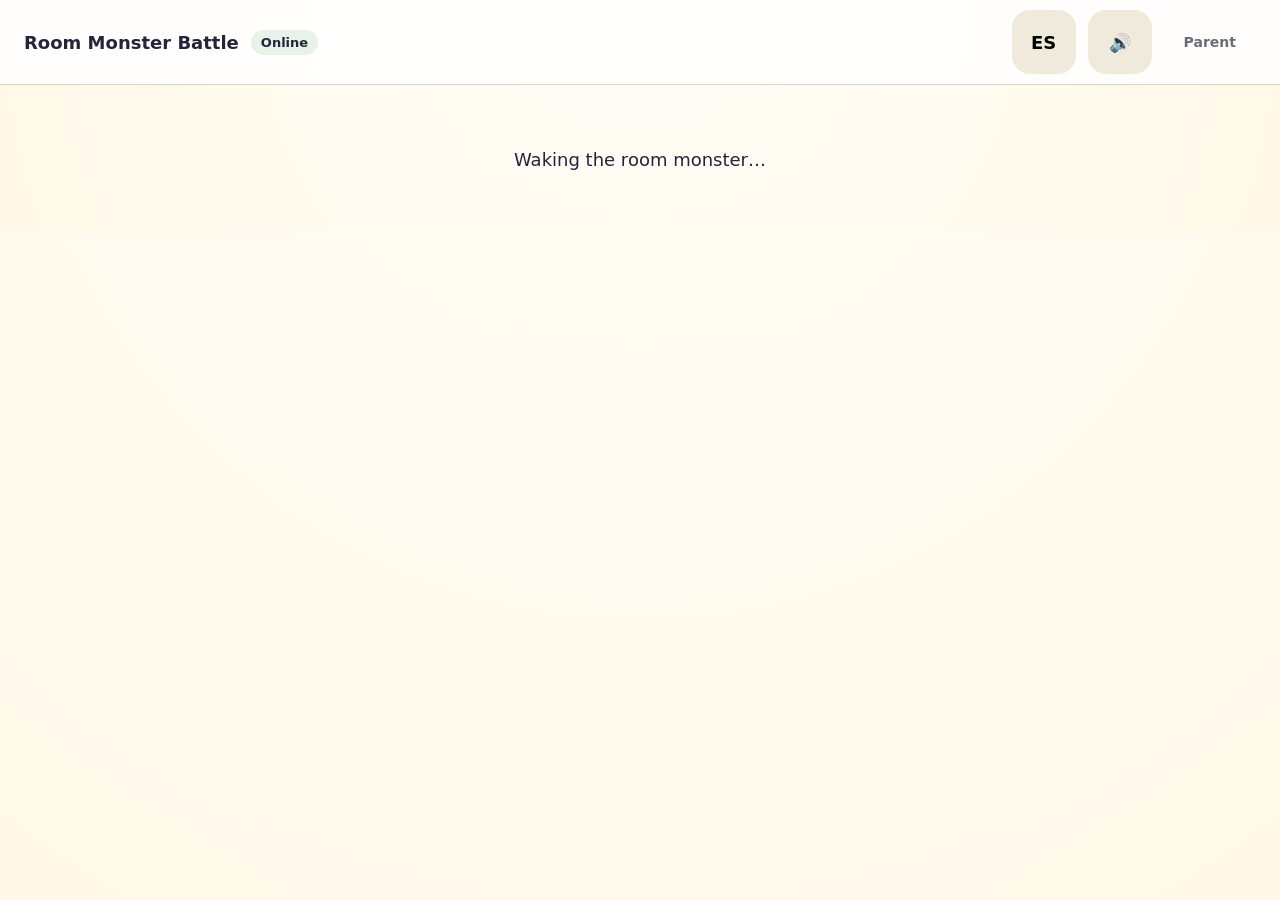
==== index.html @ e85ad2aa "Add files via upload" ====
<!doctype html><html lang="en"><head><meta charset="utf-8"><meta name="viewport" content="width=device-width,initial-scale=1,viewport-fit=cover"><meta name="theme-color" content="#f6b73c"><meta name="description" content="A bilingual English/Spanish cooperative room-cleaning adventure for children."><meta name="apple-mobile-web-app-capable" content="yes"><meta name="apple-mobile-web-app-status-bar-style" content="default"><link rel="manifest" href="./manifest.webmanifest"><link rel="apple-touch-icon" href="./assets/icons/apple-touch-icon.png"><link rel="stylesheet" href="./css/tokens.css"><link rel="stylesheet" href="./css/base.css"><link rel="stylesheet" href="./css/components.css"><link rel="stylesheet" href="./css/child-mode.css"><link rel="stylesheet" href="./css/parent-mode.css"><link rel="stylesheet" href="./css/animations.css"><link rel="stylesheet" href="./css/print.css"><title>Room Monster Battle</title></head><body><a class="skip-link" href="#app">Skip to game</a><header class="topbar"><div><strong>Room Monster Battle</strong><span id="connectivity" class="badge" aria-live="polite">Online</span></div><div><button id="language-toggle" class="icon-btn" aria-label="Switch language">ES</button><button id="audio-toggle" class="icon-btn" aria-label="Toggle sound">🔊</button><button id="parent-access" class="parent-link">Parent</button></div></header><main id="app" tabindex="-1"><div class="loading-card">Waking the room monster…</div></main><div id="toast" role="status" aria-live="polite"></div><script type="module" src="./js/app.js"></script></body></html>
---- css/tokens.css ----
:root{--bg:#fff8e8;--ink:#25243a;--card:#fff;--gold:#f6b73c;--orange:#ed7d31;--green:#4f9d69;--blue:#5577c8;--purple:#8561a8;--red:#b64e4e;--muted:#6e6a78;--line:#ddd4c4;--shadow:0 10px 30px rgba(48,37,16,.12);--radius:24px;--touch:64px;--space:clamp(12px,2vw,24px);--font:system-ui,-apple-system,BlinkMacSystemFont,"Segoe UI",sans-serif}
---- css/base.css ----
*{box-sizing:border-box}html,body{margin:0;min-height:100%;font-family:var(--font);color:var(--ink);background:radial-gradient(circle at top,#fffdf7,var(--bg));font-size:18px}button,input,select,textarea{font:inherit}button{min-height:var(--touch);border:0;border-radius:18px;padding:12px 20px;font-weight:800;cursor:pointer;touch-action:manipulation}button:focus-visible,input:focus-visible,select:focus-visible,textarea:focus-visible{outline:4px solid #1c6ef2;outline-offset:3px}.skip-link{position:absolute;left:-999px}.skip-link:focus{left:8px;top:8px;z-index:99;background:white;padding:10px}.topbar{min-height:68px;padding:10px var(--space);display:flex;justify-content:space-between;align-items:center;border-bottom:1px solid var(--line);background:rgba(255,255,255,.9);position:sticky;top:0;z-index:10}.topbar>div{display:flex;gap:12px;align-items:center}main{max-width:1180px;margin:auto;padding:var(--space)}h1,h2,h3{line-height:1.08}p{line-height:1.45}.sr-only{position:absolute;width:1px;height:1px;overflow:hidden;clip:rect(0,0,0,0)}@media(max-width:700px){html,body{font-size:16px}.topbar strong{font-size:15px}}
---- css/components.css ----
.card{background:var(--card);border:1px solid var(--line);border-radius:var(--radius);box-shadow:var(--shadow);padding:clamp(16px,3vw,30px)}.hero-card{display:grid;grid-template-columns:minmax(240px,1fr) 1.4fr;gap:var(--space);align-items:center}.btn-primary{background:var(--green);color:white}.btn-secondary{background:#ece8de;color:var(--ink)}.btn-danger{background:var(--red);color:white}.btn-gold{background:var(--gold);color:#382b10}.button-row{display:flex;gap:12px;flex-wrap:wrap}.icon-btn{min-width:var(--touch);padding:8px;background:#f0eadc}.parent-link{min-height:44px;background:transparent;color:var(--muted);font-size:14px}.badge{display:inline-flex;padding:5px 10px;border-radius:999px;background:#e8f2e8;font-size:13px;font-weight:700}.badge.offline{background:#f5dfd0}.progress-track{height:22px;border-radius:999px;background:#ece8de;overflow:hidden}.progress-fill{height:100%;background:var(--green);transition:width .35s}.grid{display:grid;gap:var(--space)}.grid.two{grid-template-columns:repeat(2,minmax(0,1fr))}.grid.three{grid-template-columns:repeat(3,minmax(0,1fr))}.choice{border:3px solid transparent;background:white}.choice[aria-pressed=true]{border-color:var(--blue);background:#eef3ff}.monster{font-size:clamp(80px,14vw,180px);text-align:center;filter:drop-shadow(0 12px 10px rgba(0,0,0,.13))}.monster.messy{animation:wobble 2s infinite}.mission-icon{font-size:72px}.hero-chip{display:flex;align-items:center;gap:10px;padding:12px;border-radius:18px;background:#f6f2e9}.hero-avatar{font-size:44px}.confirm-btn{width:100%;min-height:72px;font-size:clamp(18px,2.6vw,28px)}.confirmed{background:#dff3e4!important;color:#1f5b32}.warning{padding:12px 16px;border-left:6px solid var(--orange);background:#fff1e4;border-radius:12px}.notice{padding:12px 16px;background:#edf3ff;border-radius:12px}.modal{position:fixed;inset:0;background:rgba(29,25,34,.55);display:grid;place-items:center;padding:20px;z-index:50}.modal>.card{width:min(560px,100%);max-height:90vh;overflow:auto}.field{display:grid;gap:6px;margin:12px 0}.field input,.field select,.field textarea{min-height:52px;border:2px solid var(--line);border-radius:12px;padding:10px;background:white}.error{color:#9b3030;font-weight:700}.tabs{display:flex;gap:8px;flex-wrap:wrap}.tabs button{min-height:48px}.list{display:grid;gap:10px}.list-item{padding:14px;border:1px solid var(--line);border-radius:14px;background:white}.loading-card{padding:40px;text-align:center}.toast{position:fixed;bottom:20px;left:50%;transform:translateX(-50%);background:#25243a;color:white;padding:12px 18px;border-radius:12px;z-index:70}.health{display:flex;gap:5px}.heart{font-size:26px;filter:grayscale(1);opacity:.25}.heart.alive{filter:none;opacity:1}.collectibles{font-size:28px;letter-spacing:4px}.mode-card{min-height:170px;text-align:left}.setup-step{max-width:760px;margin:auto}.pin-dots{display:flex;gap:12px;justify-content:center;font-size:42px}.keypad{display:grid;grid-template-columns:repeat(3,90px);gap:10px;justify-content:center}.keypad button{font-size:28px}.zone-strip{display:flex;gap:8px;flex-wrap:wrap}.zone{padding:8px 12px;background:#eee;border-radius:999px}.zone.restored{background:#dff3e4}@media(max-width:800px){.hero-card,.grid.two,.grid.three{grid-template-columns:1fr}.monster{font-size:90px}}
.hero-preview-grid{grid-template-columns:repeat(auto-fit,minmax(180px,1fr))}
.setup-heroes{display:grid;gap:12px;margin:14px 0}
.setup-hero-row{display:grid;grid-template-columns:auto minmax(0,1fr) auto;gap:12px;align-items:end;padding:10px;border:1px solid var(--line);border-radius:14px;background:#fff}
.setup-hero-row .field{margin:0}
.mission-countdown{display:flex;align-items:center;justify-content:space-between;gap:12px;margin:14px 0;padding:12px 16px;border:2px solid var(--line);border-radius:16px;background:#fff}
.countdown-value{font-size:clamp(34px,5vw,56px);font-variant-numeric:tabular-nums;letter-spacing:.03em}
.mission-countdown.urgent{border-color:var(--orange);background:#fff1e4}
.timer-coach{font-weight:700}
.hidden{display:none!important}
.hero-confirm-card{display:grid;gap:8px}
.hero-chip.compact{padding:8px 10px}
.hero-chip.compact .hero-avatar{font-size:34px}
.victory-stage,.celebration-stage{position:relative;overflow:hidden}
@media(max-width:700px){.setup-hero-row{grid-template-columns:auto 1fr}.setup-hero-row button{grid-column:1/-1}.countdown-value{font-size:38px}}
---- css/child-mode.css ----
.child-screen{min-height:calc(100vh - 100px);display:grid;align-content:center;gap:var(--space)}.mission-layout{display:grid;grid-template-columns:.75fr 1.4fr;gap:var(--space);align-items:center}.mission-actions{display:grid;grid-template-columns:repeat(4,1fr);gap:10px}.mission-actions button{min-height:70px}.heroes-confirm{display:grid;grid-template-columns:repeat(auto-fit,minmax(155px,1fr));gap:12px}@media(max-width:900px){.mission-layout{grid-template-columns:1fr}.mission-actions{grid-template-columns:repeat(2,1fr)}}
---- css/parent-mode.css ----
.parent-shell{display:grid;grid-template-columns:220px 1fr;gap:20px}.parent-nav{display:grid;gap:8px;align-content:start}.parent-nav button{text-align:left;min-height:50px}.parent-content{min-width:0}.editor-row{display:grid;grid-template-columns:1fr auto;gap:10px;align-items:center}.table-wrap{overflow:auto}table{width:100%;border-collapse:collapse}td,th{padding:10px;border-bottom:1px solid var(--line);text-align:left}@media(max-width:800px){.parent-shell{grid-template-columns:1fr}.parent-nav{grid-template-columns:repeat(2,1fr)}}
---- css/animations.css ----
@keyframes wobble{0%,100%{transform:rotate(-2deg)}50%{transform:rotate(2deg) scale(1.02)}}@keyframes pop{0%{transform:scale(.9);opacity:.2}70%{transform:scale(1.06)}100%{transform:scale(1);opacity:1}}.celebrate{animation:pop .6s ease-out}@media(prefers-reduced-motion:reduce){*,*::before,*::after{animation-duration:.001ms!important;animation-iteration-count:1!important;scroll-behavior:auto!important;transition-duration:.001ms!important}.monster.messy{animation:none}}body.reduce-motion *{animation:none!important;transition:none!important}
@keyframes confetti-fall {
  0% { transform: translate3d(0,-12vh,0) rotate(0deg); opacity: 0; }
  8% { opacity: 1; }
  100% { transform: translate3d(var(--drift),110vh,0) rotate(var(--spin)); opacity: .95; }
}
@keyframes victory-bounce {
  0%,100% { transform: translateY(0) scale(1); }
  45% { transform: translateY(-18px) scale(1.08); }
}
@keyframes star-pulse {
  0%,100% { transform: scale(1); }
  50% { transform: scale(1.08); }
}
@keyframes timer-urgent {
  0%,100% { transform: scale(1); }
  50% { transform: scale(1.04); }
}
.confetti-layer {
  position: fixed;
  inset: 0;
  overflow: hidden;
  pointer-events: none;
  z-index: 100;
}
.confetti-piece {
  position: absolute;
  left: var(--x);
  top: -10vh;
  font-size: 20px;
  color: var(--blue);
  animation: confetti-fall var(--fall) linear var(--delay) forwards;
}
.confetti-piece[data-variant="1"] { color: var(--green); }
.confetti-piece[data-variant="2"] { color: var(--gold); }
.confetti-piece[data-variant="3"] { color: var(--orange); }
.confetti-piece[data-variant="4"] { color: var(--red); }
.final-confetti .confetti-piece { font-size: 26px; }
.celebration-monster { animation: victory-bounce .75s ease-in-out 2; }
.celebration-stars,.victory-stars { animation: star-pulse .65s ease-in-out 2; }
.victory-monster { animation: victory-bounce .7s ease-in-out 4; }
.mission-countdown.urgent { animation: timer-urgent .65s ease-in-out infinite; }
@media(prefers-reduced-motion:reduce){
  .confetti-layer{display:none!important}
}
body.reduce-motion .confetti-layer{display:none!important}
---- css/print.css ----
@media print{.topbar,button{display:none!important}.card{box-shadow:none;border:1px solid #999}body{background:white}}
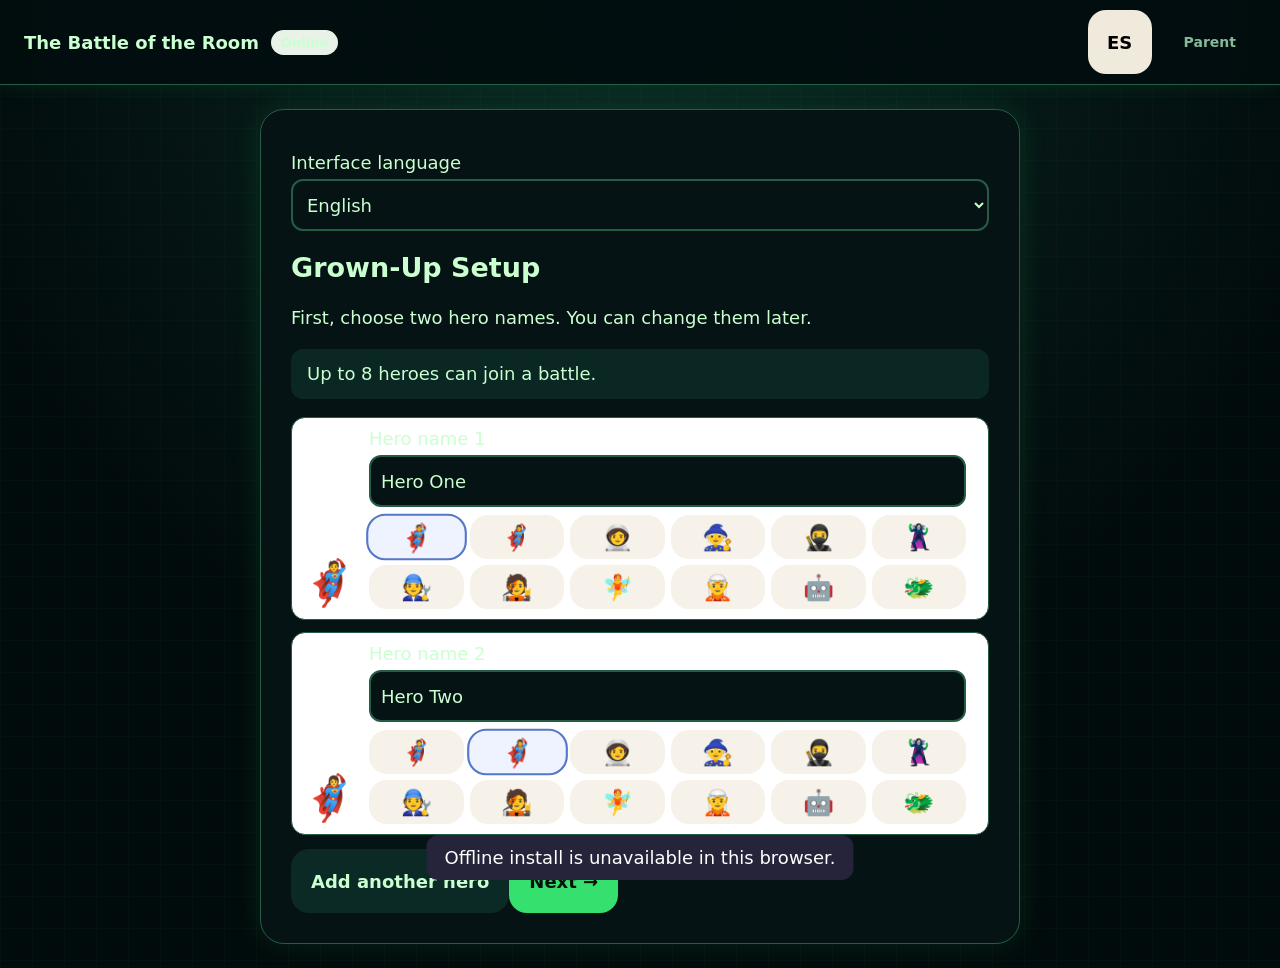
==== commit adb0c462: "Add files via upload" ====
--- a/index.html
+++ b/index.html
@@ -1 +1,53 @@
-<!doctype html><html lang="en"><head><meta charset="utf-8"><meta name="viewport" content="width=device-width,initial-scale=1,viewport-fit=cover"><meta name="theme-color" content="#f6b73c"><meta name="description" content="A bilingual English/Spanish cooperative room-cleaning adventure for children."><meta name="apple-mobile-web-app-capable" content="yes"><meta name="apple-mobile-web-app-status-bar-style" content="default"><link rel="manifest" href="./manifest.webmanifest"><link rel="apple-touch-icon" href="./assets/icons/apple-touch-icon.png"><link rel="stylesheet" href="./css/tokens.css"><link rel="stylesheet" href="./css/base.css"><link rel="stylesheet" href="./css/components.css"><link rel="stylesheet" href="./css/child-mode.css"><link rel="stylesheet" href="./css/parent-mode.css"><link rel="stylesheet" href="./css/animations.css"><link rel="stylesheet" href="./css/print.css"><title>Room Monster Battle</title></head><body><a class="skip-link" href="#app">Skip to game</a><header class="topbar"><div><strong>Room Monster Battle</strong><span id="connectivity" class="badge" aria-live="polite">Online</span></div><div><button id="language-toggle" class="icon-btn" aria-label="Switch language">ES</button><button id="audio-toggle" class="icon-btn" aria-label="Toggle sound">🔊</button><button id="parent-access" class="parent-link">Parent</button></div></header><main id="app" tabindex="-1"><div class="loading-card">Waking the room monster…</div></main><div id="toast" role="status" aria-live="polite"></div><script type="module" src="./js/app.js"></script></body></html>+<!doctype html>
+<html lang="en">
+  <head>
+    <meta charset="utf-8" />
+    <meta
+      name="viewport"
+      content="width=device-width,initial-scale=1,viewport-fit=cover"
+    />
+    <meta name="theme-color" content="#020b0c" />
+    <meta
+      name="description"
+      content="A bilingual English/Spanish cooperative room-cleaning adventure for children."
+    />
+    <meta name="apple-mobile-web-app-capable" content="yes" />
+    <meta
+      name="apple-mobile-web-app-status-bar-style"
+      content="black-translucent"
+    />
+    <link rel="manifest" href="./manifest.webmanifest" />
+    <link rel="apple-touch-icon" href="./assets/icons/apple-touch-icon.png" />
+    <link rel="stylesheet" href="./css/tokens.css" />
+    <link rel="stylesheet" href="./css/base.css" />
+    <link rel="stylesheet" href="./css/components.css" />
+    <link rel="stylesheet" href="./css/child-mode.css" />
+    <link rel="stylesheet" href="./css/parent-mode.css" />
+    <link rel="stylesheet" href="./css/animations.css" />
+    <link rel="stylesheet" href="./css/print.css" />
+    <title>The Battle of the Room</title>
+  </head>
+  <body>
+    <a class="skip-link" href="#app">Skip to game</a>
+    <header class="topbar">
+      <div>
+        <strong>The Battle of the Room</strong
+        ><span id="connectivity" class="badge" aria-live="polite">Online</span>
+      </div>
+      <div>
+        <button
+          id="language-toggle"
+          class="icon-btn"
+          aria-label="Switch language"
+        >
+          ES</button
+        ><button id="parent-access" class="parent-link">Parent</button>
+      </div>
+    </header>
+    <main id="app" tabindex="-1">
+      <div class="loading-card">Waking the room monster…</div>
+    </main>
+    <div id="toast" role="status" aria-live="polite"></div>
+    <script type="module" src="./js/app.js"></script>
+  </body>
+</html>
--- a/css/tokens.css
+++ b/css/tokens.css
@@ -1 +1,21 @@
-:root{--bg:#fff8e8;--ink:#25243a;--card:#fff;--gold:#f6b73c;--orange:#ed7d31;--green:#4f9d69;--blue:#5577c8;--purple:#8561a8;--red:#b64e4e;--muted:#6e6a78;--line:#ddd4c4;--shadow:0 10px 30px rgba(48,37,16,.12);--radius:24px;--touch:64px;--space:clamp(12px,2vw,24px);--font:system-ui,-apple-system,BlinkMacSystemFont,"Segoe UI",sans-serif}+:root {
+  --bg: #020b0c;
+  --ink: #caffd0;
+  --card: #07191a;
+  --gold: #f6b73c;
+  --orange: #ed7d31;
+  --green: #35e06f;
+  --blue: #5577c8;
+  --purple: #8561a8;
+  --red: #b64e4e;
+  --muted: #86b99a;
+  --line: #245c45;
+  --panel: #061314;
+  --panel-alt: #0a2320;
+  --glow: #71ff9a;
+  --shadow: 0 0 30px rgba(53, 224, 111, 0.12);
+  --radius: 24px;
+  --touch: 64px;
+  --space: clamp(12px, 2vw, 24px);
+  --font: system-ui, -apple-system, BlinkMacSystemFont, "Segoe UI", sans-serif;
+}
--- a/css/base.css
+++ b/css/base.css
@@ -1 +1,99 @@
-*{box-sizing:border-box}html,body{margin:0;min-height:100%;font-family:var(--font);color:var(--ink);background:radial-gradient(circle at top,#fffdf7,var(--bg));font-size:18px}button,input,select,textarea{font:inherit}button{min-height:var(--touch);border:0;border-radius:18px;padding:12px 20px;font-weight:800;cursor:pointer;touch-action:manipulation}button:focus-visible,input:focus-visible,select:focus-visible,textarea:focus-visible{outline:4px solid #1c6ef2;outline-offset:3px}.skip-link{position:absolute;left:-999px}.skip-link:focus{left:8px;top:8px;z-index:99;background:white;padding:10px}.topbar{min-height:68px;padding:10px var(--space);display:flex;justify-content:space-between;align-items:center;border-bottom:1px solid var(--line);background:rgba(255,255,255,.9);position:sticky;top:0;z-index:10}.topbar>div{display:flex;gap:12px;align-items:center}main{max-width:1180px;margin:auto;padding:var(--space)}h1,h2,h3{line-height:1.08}p{line-height:1.45}.sr-only{position:absolute;width:1px;height:1px;overflow:hidden;clip:rect(0,0,0,0)}@media(max-width:700px){html,body{font-size:16px}.topbar strong{font-size:15px}}+* {
+  box-sizing: border-box;
+}
+html,
+body {
+  margin: 0;
+  min-height: 100%;
+  font-family: var(--font);
+  color: var(--ink);
+  background:
+    linear-gradient(rgba(44, 132, 87, 0.045) 1px, transparent 1px),
+    linear-gradient(90deg, rgba(44, 132, 87, 0.045) 1px, transparent 1px),
+    radial-gradient(circle at top, #0b2823, var(--bg) 62%);
+  background-size:
+    32px 32px,
+    32px 32px,
+    auto;
+  font-size: 18px;
+}
+button,
+input,
+select,
+textarea {
+  font: inherit;
+}
+button {
+  min-height: var(--touch);
+  border: 0;
+  border-radius: 18px;
+  padding: 12px 20px;
+  font-weight: 800;
+  cursor: pointer;
+  touch-action: manipulation;
+}
+button:focus-visible,
+input:focus-visible,
+select:focus-visible,
+textarea:focus-visible {
+  outline: 4px solid #1c6ef2;
+  outline-offset: 3px;
+}
+.skip-link {
+  position: absolute;
+  left: -999px;
+}
+.skip-link:focus {
+  left: 8px;
+  top: 8px;
+  z-index: 99;
+  background: white;
+  padding: 10px;
+}
+.topbar {
+  min-height: 68px;
+  padding: 10px var(--space);
+  display: flex;
+  justify-content: space-between;
+  align-items: center;
+  border-bottom: 1px solid var(--line);
+  background: rgba(2, 13, 14, 0.94);
+  box-shadow: 0 0 20px rgba(53, 224, 111, 0.1);
+  position: sticky;
+  top: 0;
+  z-index: 10;
+}
+.topbar > div {
+  display: flex;
+  gap: 12px;
+  align-items: center;
+}
+main {
+  max-width: 1180px;
+  margin: auto;
+  padding: var(--space);
+}
+h1,
+h2,
+h3 {
+  line-height: 1.08;
+}
+p {
+  line-height: 1.45;
+}
+.sr-only {
+  position: absolute;
+  width: 1px;
+  height: 1px;
+  overflow: hidden;
+  clip: rect(0, 0, 0, 0);
+}
+@media (max-width: 700px) {
+  html,
+  body {
+    font-size: 16px;
+  }
+  .topbar strong {
+    font-size: 15px;
+  }
+}
--- a/css/components.css
+++ b/css/components.css
@@ -1,15 +1,755 @@
-.card{background:var(--card);border:1px solid var(--line);border-radius:var(--radius);box-shadow:var(--shadow);padding:clamp(16px,3vw,30px)}.hero-card{display:grid;grid-template-columns:minmax(240px,1fr) 1.4fr;gap:var(--space);align-items:center}.btn-primary{background:var(--green);color:white}.btn-secondary{background:#ece8de;color:var(--ink)}.btn-danger{background:var(--red);color:white}.btn-gold{background:var(--gold);color:#382b10}.button-row{display:flex;gap:12px;flex-wrap:wrap}.icon-btn{min-width:var(--touch);padding:8px;background:#f0eadc}.parent-link{min-height:44px;background:transparent;color:var(--muted);font-size:14px}.badge{display:inline-flex;padding:5px 10px;border-radius:999px;background:#e8f2e8;font-size:13px;font-weight:700}.badge.offline{background:#f5dfd0}.progress-track{height:22px;border-radius:999px;background:#ece8de;overflow:hidden}.progress-fill{height:100%;background:var(--green);transition:width .35s}.grid{display:grid;gap:var(--space)}.grid.two{grid-template-columns:repeat(2,minmax(0,1fr))}.grid.three{grid-template-columns:repeat(3,minmax(0,1fr))}.choice{border:3px solid transparent;background:white}.choice[aria-pressed=true]{border-color:var(--blue);background:#eef3ff}.monster{font-size:clamp(80px,14vw,180px);text-align:center;filter:drop-shadow(0 12px 10px rgba(0,0,0,.13))}.monster.messy{animation:wobble 2s infinite}.mission-icon{font-size:72px}.hero-chip{display:flex;align-items:center;gap:10px;padding:12px;border-radius:18px;background:#f6f2e9}.hero-avatar{font-size:44px}.confirm-btn{width:100%;min-height:72px;font-size:clamp(18px,2.6vw,28px)}.confirmed{background:#dff3e4!important;color:#1f5b32}.warning{padding:12px 16px;border-left:6px solid var(--orange);background:#fff1e4;border-radius:12px}.notice{padding:12px 16px;background:#edf3ff;border-radius:12px}.modal{position:fixed;inset:0;background:rgba(29,25,34,.55);display:grid;place-items:center;padding:20px;z-index:50}.modal>.card{width:min(560px,100%);max-height:90vh;overflow:auto}.field{display:grid;gap:6px;margin:12px 0}.field input,.field select,.field textarea{min-height:52px;border:2px solid var(--line);border-radius:12px;padding:10px;background:white}.error{color:#9b3030;font-weight:700}.tabs{display:flex;gap:8px;flex-wrap:wrap}.tabs button{min-height:48px}.list{display:grid;gap:10px}.list-item{padding:14px;border:1px solid var(--line);border-radius:14px;background:white}.loading-card{padding:40px;text-align:center}.toast{position:fixed;bottom:20px;left:50%;transform:translateX(-50%);background:#25243a;color:white;padding:12px 18px;border-radius:12px;z-index:70}.health{display:flex;gap:5px}.heart{font-size:26px;filter:grayscale(1);opacity:.25}.heart.alive{filter:none;opacity:1}.collectibles{font-size:28px;letter-spacing:4px}.mode-card{min-height:170px;text-align:left}.setup-step{max-width:760px;margin:auto}.pin-dots{display:flex;gap:12px;justify-content:center;font-size:42px}.keypad{display:grid;grid-template-columns:repeat(3,90px);gap:10px;justify-content:center}.keypad button{font-size:28px}.zone-strip{display:flex;gap:8px;flex-wrap:wrap}.zone{padding:8px 12px;background:#eee;border-radius:999px}.zone.restored{background:#dff3e4}@media(max-width:800px){.hero-card,.grid.two,.grid.three{grid-template-columns:1fr}.monster{font-size:90px}}
-.hero-preview-grid{grid-template-columns:repeat(auto-fit,minmax(180px,1fr))}
-.setup-heroes{display:grid;gap:12px;margin:14px 0}
-.setup-hero-row{display:grid;grid-template-columns:auto minmax(0,1fr) auto;gap:12px;align-items:end;padding:10px;border:1px solid var(--line);border-radius:14px;background:#fff}
-.setup-hero-row .field{margin:0}
-.mission-countdown{display:flex;align-items:center;justify-content:space-between;gap:12px;margin:14px 0;padding:12px 16px;border:2px solid var(--line);border-radius:16px;background:#fff}
-.countdown-value{font-size:clamp(34px,5vw,56px);font-variant-numeric:tabular-nums;letter-spacing:.03em}
-.mission-countdown.urgent{border-color:var(--orange);background:#fff1e4}
-.timer-coach{font-weight:700}
-.hidden{display:none!important}
-.hero-confirm-card{display:grid;gap:8px}
-.hero-chip.compact{padding:8px 10px}
-.hero-chip.compact .hero-avatar{font-size:34px}
-.victory-stage,.celebration-stage{position:relative;overflow:hidden}
-@media(max-width:700px){.setup-hero-row{grid-template-columns:auto 1fr}.setup-hero-row button{grid-column:1/-1}.countdown-value{font-size:38px}}
+.card {
+  background: var(--card);
+  border: 1px solid var(--line);
+  border-radius: var(--radius);
+  box-shadow: var(--shadow);
+  padding: clamp(16px, 3vw, 30px);
+}
+.hero-card {
+  display: grid;
+  grid-template-columns: minmax(240px, 1fr) 1.4fr;
+  gap: var(--space);
+  align-items: center;
+}
+.btn-primary {
+  background: var(--green);
+  color: white;
+}
+.btn-secondary {
+  background: #ece8de;
+  color: var(--ink);
+}
+.btn-danger {
+  background: var(--red);
+  color: white;
+}
+.btn-gold {
+  background: var(--gold);
+  color: #382b10;
+}
+.button-row {
+  display: flex;
+  gap: 12px;
+  flex-wrap: wrap;
+}
+.icon-btn {
+  min-width: var(--touch);
+  padding: 8px;
+  background: #f0eadc;
+}
+.parent-link {
+  min-height: 44px;
+  background: transparent;
+  color: var(--muted);
+  font-size: 14px;
+}
+.badge {
+  display: inline-flex;
+  padding: 5px 10px;
+  border-radius: 999px;
+  background: #e8f2e8;
+  font-size: 13px;
+  font-weight: 700;
+}
+.badge.offline {
+  background: #f5dfd0;
+}
+.progress-track {
+  height: 22px;
+  border-radius: 999px;
+  background: #ece8de;
+  overflow: hidden;
+}
+.progress-fill {
+  height: 100%;
+  background: var(--green);
+  transition: width 0.35s;
+}
+.grid {
+  display: grid;
+  gap: var(--space);
+}
+.grid.two {
+  grid-template-columns: repeat(2, minmax(0, 1fr));
+}
+.grid.three {
+  grid-template-columns: repeat(3, minmax(0, 1fr));
+}
+.choice {
+  border: 3px solid transparent;
+  background: white;
+}
+.choice[aria-pressed="true"] {
+  border-color: var(--blue);
+  background: #eef3ff;
+}
+.monster {
+  font-size: clamp(80px, 14vw, 180px);
+  text-align: center;
+  filter: drop-shadow(0 12px 10px rgba(0, 0, 0, 0.13));
+}
+.monster.messy {
+  animation: wobble 2s infinite;
+}
+.mission-icon {
+  font-size: 72px;
+}
+.hero-chip {
+  display: flex;
+  align-items: center;
+  gap: 10px;
+  padding: 12px;
+  border-radius: 18px;
+  background: #f6f2e9;
+}
+.hero-avatar {
+  font-size: 44px;
+}
+.confirm-btn {
+  width: 100%;
+  min-height: 72px;
+  font-size: clamp(18px, 2.6vw, 28px);
+}
+.confirmed {
+  background: #dff3e4 !important;
+  color: #1f5b32;
+}
+.warning {
+  padding: 12px 16px;
+  border-left: 6px solid var(--orange);
+  background: #fff1e4;
+  border-radius: 12px;
+}
+.notice {
+  padding: 12px 16px;
+  background: #edf3ff;
+  border-radius: 12px;
+}
+.modal {
+  position: fixed;
+  inset: 0;
+  background: rgba(29, 25, 34, 0.55);
+  display: grid;
+  place-items: center;
+  padding: 20px;
+  z-index: 50;
+}
+.modal > .card {
+  width: min(560px, 100%);
+  max-height: 90vh;
+  overflow: auto;
+}
+.field {
+  display: grid;
+  gap: 6px;
+  margin: 12px 0;
+}
+.field input,
+.field select,
+.field textarea {
+  min-height: 52px;
+  border: 2px solid var(--line);
+  border-radius: 12px;
+  padding: 10px;
+  background: white;
+}
+.error {
+  color: #9b3030;
+  font-weight: 700;
+}
+.tabs {
+  display: flex;
+  gap: 8px;
+  flex-wrap: wrap;
+}
+.tabs button {
+  min-height: 48px;
+}
+.list {
+  display: grid;
+  gap: 10px;
+}
+.list-item {
+  padding: 14px;
+  border: 1px solid var(--line);
+  border-radius: 14px;
+  background: white;
+}
+.loading-card {
+  padding: 40px;
+  text-align: center;
+}
+.toast {
+  position: fixed;
+  bottom: 20px;
+  left: 50%;
+  transform: translateX(-50%);
+  background: #25243a;
+  color: white;
+  padding: 12px 18px;
+  border-radius: 12px;
+  z-index: 70;
+}
+.health {
+  display: flex;
+  gap: 5px;
+}
+.heart {
+  font-size: 26px;
+  filter: grayscale(1);
+  opacity: 0.25;
+}
+.heart.alive {
+  filter: none;
+  opacity: 1;
+}
+.collectibles {
+  font-size: 28px;
+  letter-spacing: 4px;
+}
+.mode-card {
+  min-height: 170px;
+  text-align: left;
+}
+.setup-step {
+  max-width: 760px;
+  margin: auto;
+}
+.pin-dots {
+  display: flex;
+  gap: 12px;
+  justify-content: center;
+  font-size: 42px;
+}
+.keypad {
+  display: grid;
+  grid-template-columns: repeat(3, 90px);
+  gap: 10px;
+  justify-content: center;
+}
+.keypad button {
+  font-size: 28px;
+}
+.zone-strip {
+  display: flex;
+  gap: 8px;
+  flex-wrap: wrap;
+}
+.zone {
+  padding: 8px 12px;
+  background: #eee;
+  border-radius: 999px;
+}
+.zone.restored {
+  background: #dff3e4;
+}
+@media (max-width: 800px) {
+  .hero-card,
+  .grid.two,
+  .grid.three {
+    grid-template-columns: 1fr;
+  }
+  .monster {
+    font-size: 90px;
+  }
+}
+.hero-preview-grid {
+  grid-template-columns: repeat(auto-fit, minmax(180px, 1fr));
+}
+.setup-heroes {
+  display: grid;
+  gap: 12px;
+  margin: 14px 0;
+}
+.setup-hero-row {
+  display: grid;
+  grid-template-columns: auto minmax(0, 1fr) auto;
+  gap: 12px;
+  align-items: end;
+  padding: 10px;
+  border: 1px solid var(--line);
+  border-radius: 14px;
+  background: #fff;
+}
+.setup-hero-row .field {
+  margin: 0;
+}
+.mission-countdown {
+  display: grid;
+  place-items: center;
+  gap: 2px;
+  margin: 14px 0;
+  padding: 16px;
+  border: 4px solid var(--line);
+  border-radius: 24px;
+  background: #fff;
+  text-align: center;
+}
+.countdown-label {
+  font-size: clamp(18px, 2.3vw, 30px);
+  font-weight: 800;
+  text-transform: uppercase;
+  letter-spacing: 0.06em;
+}
+.countdown-value {
+  font-size: clamp(76px, 12vw, 164px);
+  line-height: 0.9;
+  font-weight: 950;
+  font-variant-numeric: tabular-nums;
+  letter-spacing: -0.04em;
+  color: #25243a;
+  text-shadow: 0 4px 0 rgba(0, 0, 0, 0.08);
+}
+.soundtrack-status {
+  font-size: clamp(14px, 1.8vw, 22px);
+  font-weight: 700;
+  color: var(--muted);
+}
+.mission-countdown.urgent {
+  border-color: var(--orange);
+  background: #fff1e4;
+}
+.timer-coach {
+  font-weight: 700;
+}
+.hidden {
+  display: none !important;
+}
+.hero-confirm-card {
+  display: grid;
+  gap: 8px;
+}
+.hero-chip.compact {
+  padding: 8px 10px;
+}
+.hero-chip.compact .hero-avatar {
+  font-size: 34px;
+}
+.victory-stage,
+.celebration-stage {
+  position: relative;
+  overflow: hidden;
+}
+@media (max-width: 700px) {
+  .setup-hero-row {
+    grid-template-columns: auto 1fr;
+  }
+  .setup-hero-row > button {
+    grid-column: 1/-1;
+  }
+  .countdown-value {
+    font-size: clamp(68px, 20vw, 112px);
+  }
+}
+.monster-sprite {
+  display: block;
+  width: min(100%, 360px);
+  height: auto;
+  aspect-ratio: 1;
+  object-fit: contain;
+  margin: auto;
+  filter: drop-shadow(0 12px 10px rgba(0, 0, 0, 0.16));
+}
+.mission-monster {
+  width: min(100%, 250px);
+}
+.celebration-monster,
+.victory-monster {
+  width: min(70vw, 360px);
+}
+.monster-name {
+  display: block;
+  text-align: center;
+  font-size: clamp(18px, 2.2vw, 28px);
+  margin-top: -8px;
+}
+.avatar-picker {
+  display: grid;
+  grid-template-columns: repeat(6, minmax(44px, 1fr));
+  gap: 6px;
+  margin-top: 8px;
+}
+.avatar-option {
+  min-width: 44px;
+  min-height: 44px;
+  padding: 4px;
+  background: #f6f2e9;
+  font-size: 25px;
+  border: 2px solid transparent;
+}
+.avatar-option.selected {
+  border-color: var(--blue);
+  background: #eef3ff;
+  transform: scale(1.06);
+}
+.card,
+.list-item,
+.hero-chip,
+.field input,
+.field select,
+.field textarea {
+  background: var(--panel);
+  color: var(--ink);
+  border-color: var(--line);
+}
+.btn-secondary {
+  background: #0b2925;
+  color: #caffd0;
+}
+.btn-primary {
+  color: #031009;
+}
+.btn-gold {
+  background: #9cffad;
+  color: #052010;
+}
+.notice {
+  background: #0a2723;
+  color: #caffd0;
+}
+.warning {
+  background: #2c2010;
+  color: #ffe7b4;
+}
+.mission-countdown {
+  min-height: clamp(270px, 43vh, 470px);
+  padding: 18px;
+  border: 3px solid #3b9c66;
+  border-radius: 12px;
+  background: radial-gradient(circle, #0b2f25, #020b0c 72%);
+  box-shadow:
+    inset 0 0 40px rgba(53, 224, 111, 0.1),
+    0 0 24px rgba(53, 224, 111, 0.12);
+  overflow: hidden;
+}
+.countdown-label {
+  color: #74ff99;
+  letter-spacing: 0.2em;
+  font-size: clamp(16px, 2vw, 25px);
+}
+.countdown-value {
+  font-size: clamp(126px, 21vw, 280px);
+  line-height: 0.76;
+  color: #b9ffc5;
+  text-shadow:
+    0 0 12px rgba(107, 255, 142, 0.55),
+    0 0 34px rgba(53, 224, 111, 0.2);
+}
+.soundtrack-status {
+  color: #62ba7a;
+  font-size: 14px;
+  letter-spacing: 0.08em;
+}
+.mission-countdown.critical {
+  border-color: #ff3d3d;
+  background: radial-gradient(circle, #421011, #130203 75%);
+  animation: critical-flash 0.62s steps(2, end) infinite;
+}
+.mission-countdown.critical .countdown-value,
+.mission-countdown.critical .countdown-label {
+  color: #ff5656;
+  text-shadow:
+    0 0 15px rgba(255, 45, 45, 0.8),
+    0 0 40px rgba(255, 0, 0, 0.38);
+}
+.help-modal > .card {
+  position: relative;
+  width: min(820px, 94vw);
+  padding: 38px;
+  background: #061819;
+  border: 2px solid #68e98a;
+  text-align: center;
+}
+.help-close {
+  position: absolute;
+  right: 12px;
+  top: 12px;
+  width: 58px;
+  min-height: 58px;
+  padding: 0;
+  background: #351113;
+  color: #ffb2b2;
+  font-size: 28px;
+}
+.help-hand {
+  font-size: 80px;
+}
+.help-bullet-list {
+  display: grid;
+  gap: 18px;
+  text-align: left;
+  font-size: clamp(25px, 3.3vw, 45px);
+  line-height: 1.18;
+  color: #dcffe2;
+  font-weight: 800;
+}
+.help-bullet-list li::marker {
+  color: #6eff99;
+  font-size: 1.2em;
+}
+.pause-countdown {
+  display: block;
+  font-size: clamp(90px, 16vw, 190px);
+  color: #baffc6;
+  text-shadow: 0 0 20px #45db73;
+}
+.pause-denied,
+.timeout-card {
+  position: relative;
+  text-align: center;
+  max-width: 820px;
+}
+.monster-strength,
+.timeout-alert {
+  font-size: clamp(70px, 12vw, 150px);
+}
+.timeout-flash {
+  animation: timeout-screen-flash 0.55s steps(2, end) infinite;
+}
+.timeout-card {
+  border: 3px solid #ff4d4d;
+  background: #260607;
+}
+.timeout-card h2 {
+  font-size: clamp(42px, 6vw, 82px);
+  color: #ff6969;
+}
+.timeout-card p {
+  font-size: clamp(22px, 3vw, 38px);
+}
+.timeout-options {
+  display: grid;
+  grid-template-columns: 1fr 1fr;
+  gap: 18px;
+}
+.timeout-options button {
+  min-height: 90px;
+  font-size: clamp(20px, 2.3vw, 30px);
+}
+.mode-mission-list {
+  display: grid;
+  grid-template-columns: repeat(2, minmax(190px, 1fr));
+  gap: 7px;
+  margin: 10px 0;
+}
+.mode-mission-choice {
+  padding: 9px;
+  border: 1px solid var(--line);
+  border-radius: 8px;
+  background: #0a211e;
+}
+.comic-cutscene {
+  min-height: calc(100vh - 110px);
+  display: grid;
+  align-content: center;
+  gap: 18px;
+  padding: 18px;
+  border: 1px solid #479968;
+  background: #020b0c;
+}
+.comic-title {
+  text-align: center;
+}
+.comic-title > span {
+  color: #ff6b6b;
+  letter-spacing: 0.16em;
+  font-weight: 900;
+}
+.comic-title h1 {
+  font-size: clamp(34px, 5vw, 68px);
+  margin: 5px;
+}
+.comic-panels {
+  display: grid;
+  grid-template-columns: repeat(3, 1fr);
+  gap: 16px;
+}
+.comic-panel {
+  position: relative;
+  min-height: 390px;
+  display: grid;
+  align-content: end;
+  overflow: hidden;
+  border: 5px solid #d7fbe0;
+  background: radial-gradient(circle at top, #16452f, #061311 68%);
+  box-shadow: 8px 8px 0 #173f2e;
+  padding: 14px;
+}
+.comic-panel p {
+  position: relative;
+  z-index: 2;
+  margin: 0;
+  padding: 12px;
+  background: rgba(0, 0, 0, 0.78);
+  color: #fff;
+  font-size: clamp(17px, 1.8vw, 24px);
+  font-weight: 800;
+}
+.panel-number {
+  position: absolute;
+  left: 8px;
+  top: 8px;
+  z-index: 3;
+  width: 42px;
+  height: 42px;
+  display: grid;
+  place-items: center;
+  border-radius: 50%;
+  background: #ffdf5a;
+  color: #151006;
+  font-weight: 950;
+}
+.comic-monster {
+  position: absolute;
+  inset: 10px 0 auto;
+  width: 100%;
+  height: 270px;
+}
+.pose-1 {
+  transform: translateX(-18%) scale(0.82) rotate(-5deg);
+}
+.pose-2 {
+  transform: scale(0.98) rotate(4deg);
+  filter: drop-shadow(0 0 24px #8effa7);
+}
+.pose-3 {
+  transform: translateX(12%) scale(1.14);
+}
+.comic-deploy {
+  justify-self: center;
+  min-width: 280px;
+}
+.weakening-scene {
+  position: relative;
+  display: grid;
+  place-items: center;
+}
+.weakening-monster {
+  transition:
+    transform 0.4s,
+    filter 0.4s;
+}
+.weakness-1 .weakening-monster {
+  transform: scale(0.9) rotate(-3deg);
+}
+.weakness-2 .weakening-monster {
+  transform: scale(0.75) rotate(4deg);
+  filter: grayscale(0.25) brightness(0.82);
+}
+.weakness-3 .weakening-monster {
+  transform: scale(0.62) rotate(-6deg);
+  filter: grayscale(0.5) brightness(0.7);
+}
+.comic-impact {
+  position: absolute;
+  z-index: 3;
+  right: 18%;
+  top: 5%;
+  padding: 12px;
+  background: #ffdf45;
+  color: #251600;
+  font-size: clamp(30px, 5vw, 72px);
+  font-weight: 950;
+  transform: rotate(10deg);
+  clip-path: polygon(
+    50% 0,
+    61% 28%,
+    88% 12%,
+    75% 40%,
+    100% 50%,
+    72% 61%,
+    88% 88%,
+    60% 75%,
+    50% 100%,
+    39% 73%,
+    12% 88%,
+    26% 60%,
+    0 50%,
+    29% 39%,
+    12% 12%,
+    40% 27%
+  );
+}
+.weakening-copy {
+  color: #9cffad;
+  font-size: clamp(24px, 3.5vw, 48px);
+}
+@media (max-width: 850px) {
+  .comic-panels {
+    grid-template-columns: 1fr;
+  }
+  .comic-panel {
+    min-height: 310px;
+  }
+  .timeout-options {
+    grid-template-columns: 1fr;
+  }
+  .mode-mission-list {
+    grid-template-columns: 1fr;
+  }
+}
+.battle-interlude {
+  position: relative;
+  min-height: calc(100vh - 110px);
+  display: grid;
+  place-items: center;
+  align-content: center;
+  gap: 8px;
+  overflow: hidden;
+  border: 1px solid #326d50;
+  border-radius: 18px;
+  background: #020b0c;
+  text-align: center;
+}
+.radar-grid {
+  position: absolute;
+  inset: -20%;
+  background:
+    repeating-radial-gradient(
+      circle,
+      transparent 0 75px,
+      rgba(72, 255, 131, 0.1) 77px 79px
+    ),
+    linear-gradient(
+      90deg,
+      transparent 49.8%,
+      rgba(72, 255, 131, 0.14) 50%,
+      transparent 50.2%
+    ),
+    linear-gradient(
+      transparent 49.8%,
+      rgba(72, 255, 131, 0.14) 50%,
+      transparent 50.2%
+    );
+  animation: radar-pulse 2.2s linear infinite;
+}
+.alert-banner {
+  z-index: 1;
+  color: #ff6c6c;
+  font-weight: 950;
+  font-size: clamp(22px, 3.5vw, 48px);
+  letter-spacing: 0.08em;
+  animation: alert-blink 0.55s steps(2, end) infinite;
+}
+.attacking-monster {
+  z-index: 1;
+  width: min(55vw, 470px);
+  animation: monster-charge 1.05s ease-in-out infinite;
+}
+.battle-interlude h1,
+.interlude-order,
+.deploy-button {
+  z-index: 1;
+}
+.battle-interlude h1 {
+  font-size: clamp(34px, 5vw, 70px);
+  margin: 0;
+}
+.interlude-order {
+  font-size: clamp(22px, 3vw, 40px);
+  color: #b9ffc5;
+  margin: 0;
+}
+.deploy-button {
+  min-width: 240px;
+}
--- a/css/child-mode.css
+++ b/css/child-mode.css
@@ -1 +1,246 @@
-.child-screen{min-height:calc(100vh - 100px);display:grid;align-content:center;gap:var(--space)}.mission-layout{display:grid;grid-template-columns:.75fr 1.4fr;gap:var(--space);align-items:center}.mission-actions{display:grid;grid-template-columns:repeat(4,1fr);gap:10px}.mission-actions button{min-height:70px}.heroes-confirm{display:grid;grid-template-columns:repeat(auto-fit,minmax(155px,1fr));gap:12px}@media(max-width:900px){.mission-layout{grid-template-columns:1fr}.mission-actions{grid-template-columns:repeat(2,1fr)}}+.child-screen {
+  min-height: calc(100vh - 100px);
+  display: grid;
+  align-content: center;
+  gap: var(--space);
+}
+.battle-console-screen {
+  display: block;
+  min-height: calc(100vh - 98px);
+}
+.battle-console {
+  min-height: calc(100vh - 112px);
+  display: grid;
+  grid-template-columns: 86px minmax(0, 1fr) minmax(270px, 330px);
+  gap: 16px;
+  padding: 16px;
+  border: 1px solid var(--line);
+  border-radius: 20px;
+  background: rgba(2, 13, 14, 0.82);
+  box-shadow:
+    inset 0 0 45px rgba(53, 224, 111, 0.05),
+    0 0 22px rgba(53, 224, 111, 0.1);
+}
+.command-rail {
+  display: flex;
+  flex-direction: column;
+  gap: 14px;
+  align-items: stretch;
+  padding: 8px 4px;
+  border-right: 1px solid var(--line);
+}
+.command-icon {
+  width: 76px;
+  height: 88px;
+  min-height: 88px;
+  padding: 0;
+  border-radius: 8px;
+  background: #0b2823;
+  color: #62ff9b;
+  font-size: 42px;
+  border: 1px solid #36755a;
+  text-shadow: 0 0 10px currentColor;
+  box-shadow:
+    inset 0 0 18px rgba(113, 255, 154, 0.12),
+    0 0 10px rgba(60, 255, 130, 0.1);
+}
+.command-icon:hover,
+.command-icon:focus-visible {
+  background: #124332;
+  box-shadow: 0 0 16px rgba(113, 255, 154, 0.25);
+}
+.command-icon.danger {
+  margin-top: auto;
+  color: #ff7777;
+  border-color: #8a3f3f;
+  background: #2b1012;
+}
+.command-icon:nth-child(2) {
+  color: #56d8ff;
+  border-color: #2d819b;
+}
+.command-icon:nth-child(3) {
+  color: #ffd95b;
+  border-color: #887333;
+}
+.command-icon:nth-child(4) {
+  color: #ff80a5;
+  border-color: #8a3f5d;
+}
+.mission-core {
+  display: grid;
+  align-content: start;
+  gap: 12px;
+  min-width: 0;
+}
+.mission-hud {
+  display: grid;
+  grid-template-columns: 1fr 150px 1fr;
+  gap: 12px;
+  align-items: center;
+  border-bottom: 1px solid var(--line);
+  padding-bottom: 8px;
+  text-transform: uppercase;
+}
+.mission-hud > div:last-child {
+  text-align: right;
+  display: grid;
+}
+.hud-label {
+  display: block;
+  color: #71ff9a;
+  font-size: 12px;
+  letter-spacing: 0.18em;
+  font-weight: 800;
+}
+.hud-monster {
+  width: 145px;
+  height: 110px;
+  object-fit: contain;
+  animation: hud-attack 2.2s ease-in-out infinite;
+}
+.mission-order {
+  display: grid;
+  grid-template-columns: auto 1fr;
+  gap: 16px;
+  align-items: center;
+  padding: 10px 14px;
+  border-left: 4px solid var(--green);
+  background: #071d1a;
+}
+.mission-order h1 {
+  margin: 4px 0;
+  font-size: clamp(27px, 3.2vw, 46px);
+  color: #eaffed;
+}
+.mission-order p {
+  margin: 0;
+  font-size: clamp(18px, 2vw, 27px);
+  color: #bfffc9;
+}
+.hero-check-column {
+  display: grid;
+  align-content: start;
+  gap: 12px;
+  padding-left: 12px;
+  border-left: 1px solid var(--line);
+}
+.hero-check-column h2 {
+  margin: 4px 0 8px;
+  color: var(--glow);
+  font-size: 18px;
+  letter-spacing: 0.12em;
+}
+.heroes-confirm {
+  display: grid;
+  grid-template-columns: 1fr;
+  gap: 12px;
+}
+.hero-check-card {
+  display: grid;
+  grid-template-columns: auto minmax(0, 1fr) 58px;
+  gap: 10px;
+  align-items: center;
+  padding: 12px;
+  border: 1px solid #2a644b;
+  border-radius: 10px;
+  background: #071d1a;
+}
+.hero-check-card.complete {
+  border-color: #65ff90;
+  background: #0d3325;
+  box-shadow: 0 0 14px rgba(101, 255, 144, 0.14);
+}
+.hero-check-copy {
+  display: grid;
+  min-width: 0;
+}
+.hero-check-copy strong {
+  font-size: 20px;
+  color: #eaffed;
+}
+.hero-check-copy span {
+  font-size: 14px;
+  color: var(--muted);
+}
+.hero-check {
+  width: 54px;
+  height: 54px;
+  min-height: 54px;
+  padding: 0;
+  border: 2px solid #6ebd87;
+  border-radius: 8px;
+  background: #021011;
+  color: #021011;
+  font-size: 37px;
+  line-height: 1;
+}
+.hero-check.checked {
+  color: #a7ffb9;
+  background: #134c32;
+  border-color: #7fff9e;
+  text-shadow: 0 0 10px #70ff96;
+}
+.team-advance {
+  width: 100%;
+  font-size: 34px;
+  background: #35e06f;
+  color: #02110a;
+  border-radius: 8px;
+}
+.check-status {
+  font-size: 15px;
+  color: var(--muted);
+}
+@media (max-width: 900px) {
+  .battle-console {
+    grid-template-columns: 72px minmax(0, 1fr);
+  }
+  .hero-check-column {
+    grid-column: 1/-1;
+    border-left: 0;
+    border-top: 1px solid var(--line);
+    grid-template-columns: 1fr;
+  }
+  .heroes-confirm {
+    grid-template-columns: repeat(2, minmax(0, 1fr));
+  }
+  .command-icon {
+    width: 54px;
+    height: 54px;
+    min-height: 54px;
+  }
+  .mission-hud {
+    grid-template-columns: 1fr 110px 1fr;
+  }
+  .hud-monster {
+    width: 110px;
+  }
+}
+.mission-layout {
+  display: grid;
+  grid-template-columns: 0.75fr 1.4fr;
+  gap: var(--space);
+  align-items: center;
+}
+.mission-actions {
+  display: grid;
+  grid-template-columns: repeat(4, 1fr);
+  gap: 10px;
+}
+.mission-actions button {
+  min-height: 70px;
+}
+.heroes-confirm {
+  display: grid;
+  grid-template-columns: repeat(auto-fit, minmax(155px, 1fr));
+  gap: 12px;
+}
+@media (max-width: 900px) {
+  .mission-layout {
+    grid-template-columns: 1fr;
+  }
+  .mission-actions {
+    grid-template-columns: repeat(2, 1fr);
+  }
+}
--- a/css/parent-mode.css
+++ b/css/parent-mode.css
@@ -1 +1,44 @@
-.parent-shell{display:grid;grid-template-columns:220px 1fr;gap:20px}.parent-nav{display:grid;gap:8px;align-content:start}.parent-nav button{text-align:left;min-height:50px}.parent-content{min-width:0}.editor-row{display:grid;grid-template-columns:1fr auto;gap:10px;align-items:center}.table-wrap{overflow:auto}table{width:100%;border-collapse:collapse}td,th{padding:10px;border-bottom:1px solid var(--line);text-align:left}@media(max-width:800px){.parent-shell{grid-template-columns:1fr}.parent-nav{grid-template-columns:repeat(2,1fr)}}+.parent-shell {
+  display: grid;
+  grid-template-columns: 220px 1fr;
+  gap: 20px;
+}
+.parent-nav {
+  display: grid;
+  gap: 8px;
+  align-content: start;
+}
+.parent-nav button {
+  text-align: left;
+  min-height: 50px;
+}
+.parent-content {
+  min-width: 0;
+}
+.editor-row {
+  display: grid;
+  grid-template-columns: 1fr auto;
+  gap: 10px;
+  align-items: center;
+}
+.table-wrap {
+  overflow: auto;
+}
+table {
+  width: 100%;
+  border-collapse: collapse;
+}
+td,
+th {
+  padding: 10px;
+  border-bottom: 1px solid var(--line);
+  text-align: left;
+}
+@media (max-width: 800px) {
+  .parent-shell {
+    grid-template-columns: 1fr;
+  }
+  .parent-nav {
+    grid-template-columns: repeat(2, 1fr);
+  }
+}
--- a/css/animations.css
+++ b/css/animations.css
@@ -1,20 +1,84 @@
-@keyframes wobble{0%,100%{transform:rotate(-2deg)}50%{transform:rotate(2deg) scale(1.02)}}@keyframes pop{0%{transform:scale(.9);opacity:.2}70%{transform:scale(1.06)}100%{transform:scale(1);opacity:1}}.celebrate{animation:pop .6s ease-out}@media(prefers-reduced-motion:reduce){*,*::before,*::after{animation-duration:.001ms!important;animation-iteration-count:1!important;scroll-behavior:auto!important;transition-duration:.001ms!important}.monster.messy{animation:none}}body.reduce-motion *{animation:none!important;transition:none!important}
+@keyframes wobble {
+  0%,
+  100% {
+    transform: rotate(-2deg);
+  }
+  50% {
+    transform: rotate(2deg) scale(1.02);
+  }
+}
+@keyframes pop {
+  0% {
+    transform: scale(0.9);
+    opacity: 0.2;
+  }
+  70% {
+    transform: scale(1.06);
+  }
+  100% {
+    transform: scale(1);
+    opacity: 1;
+  }
+}
+.celebrate {
+  animation: pop 0.6s ease-out;
+}
+@media (prefers-reduced-motion: reduce) {
+  *,
+  *::before,
+  *::after {
+    animation-duration: 0.001ms !important;
+    animation-iteration-count: 1 !important;
+    scroll-behavior: auto !important;
+    transition-duration: 0.001ms !important;
+  }
+  .monster.messy {
+    animation: none;
+  }
+}
+body.reduce-motion * {
+  animation: none !important;
+  transition: none !important;
+}
 @keyframes confetti-fall {
-  0% { transform: translate3d(0,-12vh,0) rotate(0deg); opacity: 0; }
-  8% { opacity: 1; }
-  100% { transform: translate3d(var(--drift),110vh,0) rotate(var(--spin)); opacity: .95; }
+  0% {
+    transform: translate3d(0, -12vh, 0) rotate(0deg);
+    opacity: 0;
+  }
+  8% {
+    opacity: 1;
+  }
+  100% {
+    transform: translate3d(var(--drift), 110vh, 0) rotate(var(--spin));
+    opacity: 0.95;
+  }
 }
 @keyframes victory-bounce {
-  0%,100% { transform: translateY(0) scale(1); }
-  45% { transform: translateY(-18px) scale(1.08); }
+  0%,
+  100% {
+    transform: translateY(0) scale(1);
+  }
+  45% {
+    transform: translateY(-18px) scale(1.08);
+  }
 }
 @keyframes star-pulse {
-  0%,100% { transform: scale(1); }
-  50% { transform: scale(1.08); }
+  0%,
+  100% {
+    transform: scale(1);
+  }
+  50% {
+    transform: scale(1.08);
+  }
 }
 @keyframes timer-urgent {
-  0%,100% { transform: scale(1); }
-  50% { transform: scale(1.04); }
+  0%,
+  100% {
+    transform: scale(1);
+  }
+  50% {
+    transform: scale(1.04);
+  }
 }
 .confetti-layer {
   position: fixed;
@@ -31,16 +95,94 @@
   color: var(--blue);
   animation: confetti-fall var(--fall) linear var(--delay) forwards;
 }
-.confetti-piece[data-variant="1"] { color: var(--green); }
-.confetti-piece[data-variant="2"] { color: var(--gold); }
-.confetti-piece[data-variant="3"] { color: var(--orange); }
-.confetti-piece[data-variant="4"] { color: var(--red); }
-.final-confetti .confetti-piece { font-size: 26px; }
-.celebration-monster { animation: victory-bounce .75s ease-in-out 2; }
-.celebration-stars,.victory-stars { animation: star-pulse .65s ease-in-out 2; }
-.victory-monster { animation: victory-bounce .7s ease-in-out 4; }
-.mission-countdown.urgent { animation: timer-urgent .65s ease-in-out infinite; }
-@media(prefers-reduced-motion:reduce){
-  .confetti-layer{display:none!important}
+.confetti-piece[data-variant="1"] {
+  color: var(--green);
 }
-body.reduce-motion .confetti-layer{display:none!important}
+.confetti-piece[data-variant="2"] {
+  color: var(--gold);
+}
+.confetti-piece[data-variant="3"] {
+  color: var(--orange);
+}
+.confetti-piece[data-variant="4"] {
+  color: var(--red);
+}
+.final-confetti .confetti-piece {
+  font-size: 26px;
+}
+.celebration-monster {
+  animation: victory-bounce 0.75s ease-in-out 2;
+}
+.celebration-stars,
+.victory-stars {
+  animation: star-pulse 0.65s ease-in-out 2;
+}
+.victory-monster {
+  animation: victory-bounce 0.7s ease-in-out 4;
+}
+.mission-countdown.urgent {
+  animation: timer-urgent 0.65s ease-in-out infinite;
+}
+@media (prefers-reduced-motion: reduce) {
+  .confetti-layer {
+    display: none !important;
+  }
+}
+body.reduce-motion .confetti-layer {
+  display: none !important;
+}
+@keyframes critical-flash {
+  0%,
+  100% {
+    opacity: 1;
+  }
+  50% {
+    opacity: 0.62;
+  }
+}
+@keyframes hud-attack {
+  0%,
+  100% {
+    transform: translateX(-5px) rotate(-2deg);
+  }
+  50% {
+    transform: translateX(8px) rotate(3deg) scale(1.06);
+  }
+}
+@keyframes monster-charge {
+  0%,
+  100% {
+    transform: translateX(-18vw) scale(0.82) rotate(-4deg);
+  }
+  50% {
+    transform: translateX(18vw) scale(1.12) rotate(5deg);
+  }
+}
+@keyframes radar-pulse {
+  0% {
+    transform: scale(0.9);
+    opacity: 0.55;
+  }
+  100% {
+    transform: scale(1.16);
+    opacity: 0.95;
+  }
+}
+@keyframes alert-blink {
+  0%,
+  100% {
+    opacity: 1;
+  }
+  50% {
+    opacity: 0.28;
+  }
+}
+@keyframes timeout-screen-flash {
+  0%,
+  100% {
+    background: rgba(105, 0, 0, 0.86);
+  }
+  50% {
+    background: rgba(8, 0, 0, 0.9);
+  }
+}
--- a/css/print.css
+++ b/css/print.css
@@ -1 +1,13 @@
-@media print{.topbar,button{display:none!important}.card{box-shadow:none;border:1px solid #999}body{background:white}}+@media print {
+  .topbar,
+  button {
+    display: none !important;
+  }
+  .card {
+    box-shadow: none;
+    border: 1px solid #999;
+  }
+  body {
+    background: white;
+  }
+}
